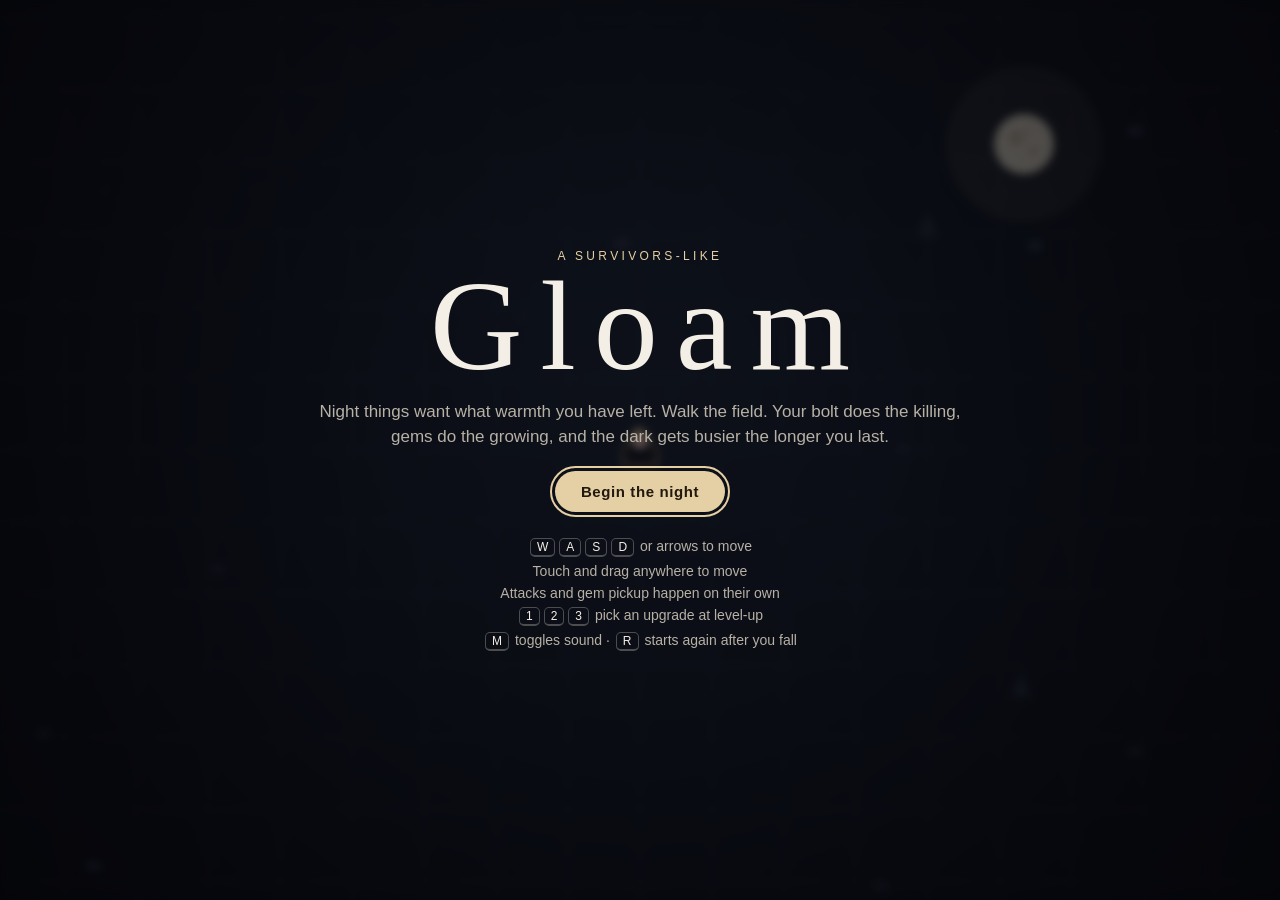
==== index.html @ de229334 "Add Gloam, a dependency-free survivors-like. A canvas game you can open from index.html: move, auto-" ====
<!DOCTYPE html>
<html lang="en">
<head>
  <meta charset="UTF-8" />
  <meta name="viewport" content="width=device-width, initial-scale=1, viewport-fit=cover" />
  <title>Gloam</title>
  <meta name="description" content="Gloam is a small survivors-like. Move, let your bolts fly, and last the night." />
  <link rel="icon" href="data:image/svg+xml,%3Csvg xmlns='http://www.w3.org/2000/svg' viewBox='0 0 32 32'%3E%3Crect fill='%2307080c' width='32' height='32'/%3E%3Ccircle fill='%23f4ecd8' cx='14' cy='16' r='8'/%3E%3Ccircle fill='%2307080c' cx='18' cy='14' r='7'/%3E%3C/svg%3E" />
  <link rel="stylesheet" href="css/style.css" />
</head>
<body>
  <div id="app">
    <canvas id="view" aria-hidden="true"></canvas>
    <div id="grain" aria-hidden="true"></div>

    <div id="hud" hidden>
      <div class="hud-top">
        <div class="level-badge">Lv <span id="hud-level">1</span></div>
        <div id="hud-timer">00:00</div>
        <div class="kills">
          <span>Kills <span id="hud-kills">0</span></span>
          <button id="mute" type="button" aria-pressed="false" aria-label="Mute sound">Sound on</button>
        </div>
      </div>
      <div class="bars">
        <div class="bar hp" id="hp-meter" role="meter" aria-label="Health" aria-valuemin="0" aria-valuemax="100" aria-valuenow="100">
          <div id="hp-fill"></div>
          <span id="hp-text">100 / 100</span>
        </div>
        <div class="bar xp" id="xp-meter" role="meter" aria-label="Experience" aria-valuemin="0" aria-valuemax="4" aria-valuenow="0">
          <div id="xp-fill"></div>
        </div>
      </div>
      <p id="hint">WASD or arrows to move. Bolts fire on their own. Curve back through the gems.</p>
    </div>

    <div id="stick" hidden><div id="knob"></div></div>

    <section id="title" class="overlay">
      <div class="panel">
        <p class="eyebrow">A survivors-like</p>
        <h1>Gloam</h1>
        <p class="lede">Night things want what warmth you have left. Walk the field. Your bolt does the killing, gems do the growing, and the dark gets busier the longer you last.</p>
        <button id="start" class="primary" type="button">Begin the night</button>
        <ul class="controls">
          <li><kbd>W</kbd><kbd>A</kbd><kbd>S</kbd><kbd>D</kbd> or arrows to move</li>
          <li>Touch and drag anywhere to move</li>
          <li>Attacks and gem pickup happen on their own</li>
          <li><kbd>1</kbd><kbd>2</kbd><kbd>3</kbd> pick an upgrade at level-up</li>
          <li><kbd>M</kbd> toggles sound · <kbd>R</kbd> starts again after you fall</li>
        </ul>
      </div>
    </section>

    <section id="levelup" class="overlay" hidden>
      <div class="panel">
        <p class="eyebrow">Level <span id="levelup-level">2</span></p>
        <h2>Choose an art</h2>
        <p class="lede">One of these is yours. The night waits.</p>
        <div id="cards" class="cards"></div>
      </div>
    </section>

    <section id="gameover" class="overlay" hidden>
      <div class="panel">
        <p class="eyebrow">The night takes you</p>
        <h2>Snuffed out</h2>
        <dl class="stats">
          <div><dt>Survived</dt><dd id="stat-time">00:00</dd></div>
          <div><dt>Level</dt><dd id="stat-level">1</dd></div>
          <div><dt>Kills</dt><dd id="stat-kills">0</dd></div>
          <div><dt>Score</dt><dd id="stat-score">0</dd></div>
        </dl>
        <p id="stat-best" class="best"></p>
        <button id="restart" class="primary" type="button">Face the night again</button>
      </div>
    </section>

    <div id="live" class="sr-only" aria-live="polite"></div>
  </div>
  <script src="js/content.js"></script>
  <script src="js/input.js"></script>
  <script src="js/audio.js"></script>
  <script src="js/game.js"></script>
  <script src="js/main.js"></script>
</body>
</html>
---- css/style.css ----
:root {
  color-scheme: dark;
  --ink: #f4efe6;
  --muted: #b7b1a6;
  --brass: #e4d0a4;
  --blood: #d6453d;
  --night: #07080c;
  --panel: rgba(12, 14, 20, 0.88);
}

* { box-sizing: border-box; }

html, body {
  margin: 0;
  height: 100%;
  background: var(--night);
  color: var(--ink);
  font-family: Inter, "Noto Sans", sans-serif;
}

body {
  overflow: hidden;
  touch-action: none;
  user-select: none;
  overscroll-behavior: none;
}

button, kbd { font-family: inherit; }

#app {
  position: fixed;
  inset: 0;
}

#view {
  display: block;
  width: 100%;
  height: 100%;
  background: #07080c;
}

#grain {
  position: absolute;
  inset: 0;
  z-index: 1;
  pointer-events: none;
  opacity: 0.22;
  mix-blend-mode: overlay;
  background-image: radial-gradient(rgba(255, 255, 255, 0.16) 0.6px, transparent 0.6px);
  background-size: 3px 3px;
}

#hud {
  position: absolute;
  z-index: 2;
  top: 0;
  left: 0;
  right: 0;
  padding: calc(14px + env(safe-area-inset-top)) 18px 48px;
  pointer-events: none;
  background: linear-gradient(to bottom, rgba(7, 8, 12, 0.82) 0%, rgba(7, 8, 12, 0.42) 68%, rgba(7, 8, 12, 0) 100%);
}

#hud[hidden],
#stick[hidden],
.overlay[hidden] {
  display: none !important;
}

.hud-top {
  display: grid;
  grid-template-columns: 1fr auto 1fr;
  align-items: center;
  gap: 12px;
  max-width: 920px;
  margin: 0 auto 8px;
}

.level-badge, .kills {
  font-size: 13px;
  letter-spacing: 0.14em;
  text-transform: uppercase;
  color: var(--brass);
}

.kills {
  justify-self: end;
  display: flex;
  align-items: center;
  gap: 10px;
}

#hud-timer {
  font-family: "JetBrains Mono", "Cascadia Mono", ui-monospace, monospace;
  font-size: 28px;
  font-weight: 500;
  letter-spacing: 0.08em;
  text-shadow: 0 2px 12px rgba(0, 0, 0, 0.45);
}

.bars {
  width: min(460px, 86vw);
  margin: 0 auto;
  display: grid;
  gap: 6px;
}

.bar {
  position: relative;
  height: 16px;
  border-radius: 999px;
  background: rgba(0, 0, 0, 0.45);
  border: 1px solid rgba(244, 239, 230, 0.18);
  overflow: hidden;
}

.bar.xp { height: 10px; }

.bar span {
  position: absolute;
  inset: 0;
  display: flex;
  align-items: center;
  justify-content: center;
  font-size: 11px;
  letter-spacing: 0.06em;
  color: white;
  text-shadow: 0 1px 2px rgba(0, 0, 0, 0.8);
}

#hp-fill, #xp-fill {
  height: 100%;
  width: 0;
  border-radius: inherit;
}

#hp-fill { background: linear-gradient(90deg, #8d1f24, #e4534a); }
#xp-fill { background: linear-gradient(90deg, #1f8f86, #8ff6e2); }

.bar.hp.low #hp-fill {
  background: linear-gradient(90deg, #a32012, #ff6a3d);
}

#hint {
  position: fixed;
  left: 0;
  right: 0;
  bottom: calc(22px + env(safe-area-inset-bottom));
  z-index: 2;
  margin: 0;
  text-align: center;
  color: var(--muted);
  font-size: 14px;
  letter-spacing: 0.02em;
  text-shadow: 0 1px 8px rgba(0, 0, 0, 0.85);
  transition: opacity 0.8s ease;
}

#hint.gone { opacity: 0; }

#mute {
  pointer-events: auto;
  background: transparent;
  color: var(--brass);
  border: 1px solid rgba(228, 208, 164, 0.4);
  border-radius: 999px;
  padding: 4px 10px;
  font-size: 11px;
  letter-spacing: 0.12em;
  text-transform: uppercase;
  cursor: pointer;
}

#mute:hover { background: rgba(228, 208, 164, 0.12); }

#stick {
  position: fixed;
  z-index: 3;
  width: 112px;
  height: 112px;
  margin-left: -56px;
  margin-top: -56px;
  border-radius: 50%;
  border: 2px solid rgba(244, 239, 230, 0.28);
  background: rgba(0, 0, 0, 0.22);
  pointer-events: none;
}

#knob {
  position: absolute;
  left: 50%;
  top: 50%;
  width: 46px;
  height: 46px;
  margin: -23px 0 0 -23px;
  border-radius: 50%;
  background: rgba(244, 239, 230, 0.38);
}

.overlay {
  position: absolute;
  inset: 0;
  z-index: 4;
  display: flex;
  align-items: center;
  justify-content: center;
  padding: 24px 16px;
  overflow: auto;
  background: rgba(5, 6, 10, 0.62);
  backdrop-filter: blur(4px);
}

.panel {
  width: min(880px, 100%);
  text-align: center;
}

.eyebrow {
  margin: 0 0 6px;
  letter-spacing: 0.28em;
  text-transform: uppercase;
  font-size: 12px;
  color: var(--brass);
}

h1, h2 {
  margin: 0;
  font-family: "Liberation Serif", Georgia, serif;
  font-weight: 500;
}

h1 {
  font-size: clamp(72px, 12vw, 128px);
  letter-spacing: 0.14em;
  text-indent: 0.14em;
  line-height: 0.9;
}

h2 {
  font-size: clamp(36px, 6vw, 56px);
  letter-spacing: 0.06em;
}

.lede {
  max-width: 42rem;
  margin: 16px auto 22px;
  color: var(--muted);
  font-size: 17px;
  line-height: 1.45;
}

button.primary {
  appearance: none;
  background: var(--brass);
  color: #21180f;
  border: 0;
  border-radius: 999px;
  padding: 12px 26px;
  font-size: 15px;
  font-weight: 600;
  letter-spacing: 0.04em;
  cursor: pointer;
}

button.primary:hover { background: #f3e6c6; }

button:focus-visible, .card:focus-visible {
  outline: 2px solid var(--brass);
  outline-offset: 3px;
}

.controls {
  list-style: none;
  padding: 0;
  margin: 26px auto 0;
  display: grid;
  gap: 6px;
  color: var(--muted);
  font-size: 14px;
}

kbd {
  display: inline-block;
  min-width: 1.3em;
  margin: 0 2px;
  padding: 1px 6px;
  border: 1px solid rgba(244, 239, 230, 0.28);
  border-bottom-width: 2px;
  border-radius: 5px;
  color: var(--ink);
  font-size: 12px;
}

.cards {
  display: flex;
  flex-wrap: wrap;
  justify-content: center;
  gap: 14px;
  margin-top: 8px;
}

.card {
  width: min(230px, 100%);
  display: flex;
  flex-direction: column;
  align-items: flex-start;
  gap: 8px;
  text-align: left;
  color: var(--ink);
  background: var(--panel);
  border: 1px solid rgba(228, 208, 164, 0.32);
  border-radius: 16px;
  padding: 16px 16px 14px;
  cursor: pointer;
  box-shadow: 0 16px 40px rgba(0, 0, 0, 0.28);
}

.card .key {
  align-self: flex-end;
  font-family: "JetBrains Mono", ui-monospace, monospace;
  font-size: 12px;
  color: var(--brass);
}

.card strong {
  font-family: "Liberation Serif", Georgia, serif;
  font-size: 26px;
  font-weight: 500;
}

.card em {
  font-style: normal;
  color: var(--muted);
  line-height: 1.35;
  min-height: 2.6em;
}

.card small {
  color: var(--brass);
  letter-spacing: 0.08em;
  text-transform: uppercase;
  font-size: 11px;
}

.card:hover {
  transform: translateY(-3px);
  border-color: var(--brass);
}

.card[data-id="might"] { border-top: 3px solid #e4534a; }
.card[data-id="haste"] { border-top: 3px solid #f0c14a; }
.card[data-id="volley"] { border-top: 3px solid #8ff6e2; }
.card[data-id="swiftness"] { border-top: 3px solid #8eb6ff; }
.card[data-id="magnetism"] { border-top: 3px solid #7d5cb0; }
.card[data-id="vitality"] { border-top: 3px solid #ef7a9a; }
.card[data-id="pierce"] { border-top: 3px solid #f4efe6; }
.card[data-id="widen"] { border-top: 3px solid #e2a23a; }
.card[data-id="thirst"] { border-top: 3px solid #d6453d; }

.stats {
  display: grid;
  grid-template-columns: repeat(4, minmax(0, 1fr));
  gap: 12px;
  margin: 22px auto;
  max-width: 640px;
}

.stats div {
  background: rgba(10, 12, 16, 0.92);
  border: 1px solid rgba(244, 239, 230, 0.08);
  border-radius: 12px;
  padding: 12px 8px;
}

.stats dt {
  color: var(--muted);
  font-size: 11px;
  letter-spacing: 0.16em;
  text-transform: uppercase;
}

.stats dd {
  margin: 6px 0 0;
  font-family: "JetBrains Mono", ui-monospace, monospace;
  font-size: 22px;
}

.best {
  color: var(--brass);
  letter-spacing: 0.06em;
  min-height: 1.2em;
}

.sr-only {
  position: absolute;
  width: 1px;
  height: 1px;
  padding: 0;
  margin: -1px;
  overflow: hidden;
  clip: rect(0, 0, 0, 0);
  border: 0;
}

@media (max-width: 720px) {
  .stats { grid-template-columns: repeat(2, minmax(0, 1fr)); }
  .card em { min-height: 0; }
  #hud-timer { font-size: 22px; }
  h1 { letter-spacing: 0.08em; text-indent: 0.08em; }
}
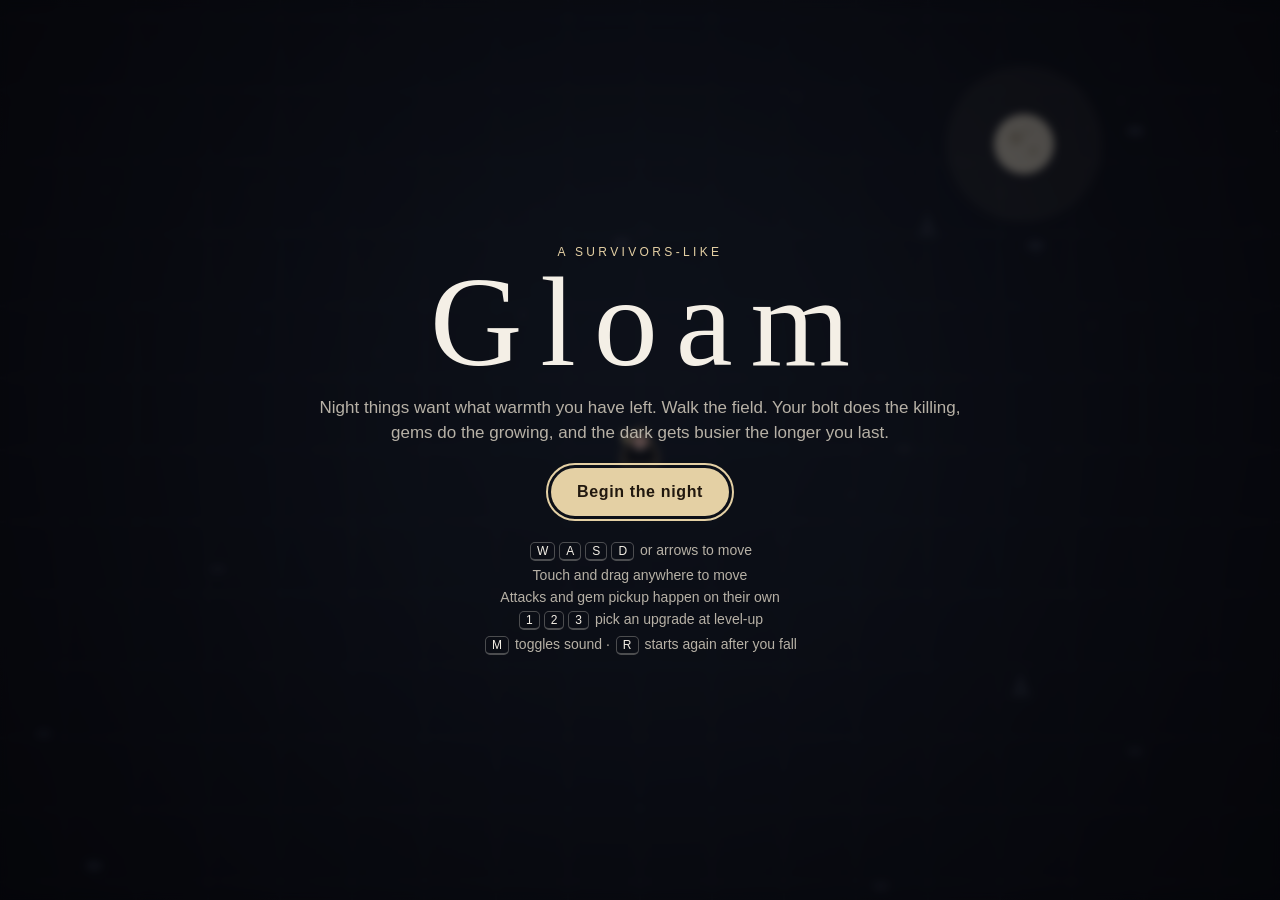
==== commit 62a3caea: "Serve Gloam on GitHub Pages and fit it to a phone. Deploy the static files from main with Actions, a" ====
--- a/index.html
+++ b/index.html
@@ -2,7 +2,8 @@
 <html lang="en">
 <head>
   <meta charset="UTF-8" />
-  <meta name="viewport" content="width=device-width, initial-scale=1, viewport-fit=cover" />
+  <meta name="viewport" content="width=device-width, initial-scale=1, maximum-scale=1, user-scalable=no, viewport-fit=cover" />
+  <meta name="theme-color" content="#07080c" />
   <title>Gloam</title>
   <meta name="description" content="Gloam is a small survivors-like. Move, let your bolts fly, and last the night." />
   <link rel="icon" href="data:image/svg+xml,%3Csvg xmlns='http://www.w3.org/2000/svg' viewBox='0 0 32 32'%3E%3Crect fill='%2307080c' width='32' height='32'/%3E%3Ccircle fill='%23f4ecd8' cx='14' cy='16' r='8'/%3E%3Ccircle fill='%2307080c' cx='18' cy='14' r='7'/%3E%3C/svg%3E" />
@@ -17,8 +18,8 @@
       <div class="hud-top">
         <div class="level-badge">Lv <span id="hud-level">1</span></div>
         <div id="hud-timer">00:00</div>
-        <div class="kills">
-          <span>Kills <span id="hud-kills">0</span></span>
+        <div class="hud-side">
+          <div class="kills">Kills <span id="hud-kills">0</span></div>
           <button id="mute" type="button" aria-pressed="false" aria-label="Mute sound">Sound on</button>
         </div>
       </div>
--- a/css/style.css
+++ b/css/style.css
@@ -12,10 +12,17 @@
 
 html, body {
   margin: 0;
+  width: 100%;
   height: 100%;
   background: var(--night);
   color: var(--ink);
   font-family: Inter, "Noto Sans", sans-serif;
+}
+
+html {
+  position: fixed;
+  overflow: hidden;
+  overscroll-behavior: none;
 }
 
 body {
@@ -23,13 +30,20 @@
   touch-action: none;
   user-select: none;
   overscroll-behavior: none;
+  -webkit-user-select: none;
+  -webkit-touch-callout: none;
 }
 
 button, kbd { font-family: inherit; }
 
 #app {
   position: fixed;
-  inset: 0;
+  top: 0;
+  left: 0;
+  width: 100%;
+  height: 100%;
+  height: 100dvh;
+  touch-action: none;
 }
 
 #view {
@@ -56,7 +70,11 @@
   top: 0;
   left: 0;
   right: 0;
-  padding: calc(14px + env(safe-area-inset-top)) 18px 48px;
+  padding:
+    calc(14px + env(safe-area-inset-top))
+    calc(12px + env(safe-area-inset-right))
+    48px
+    calc(12px + env(safe-area-inset-left));
   pointer-events: none;
   background: linear-gradient(to bottom, rgba(7, 8, 12, 0.82) 0%, rgba(7, 8, 12, 0.42) 68%, rgba(7, 8, 12, 0) 100%);
 }
@@ -69,11 +87,19 @@
 
 .hud-top {
   display: grid;
-  grid-template-columns: 1fr auto 1fr;
+  grid-template-columns: auto minmax(0, 1fr) auto;
   align-items: center;
-  gap: 12px;
+  gap: 10px;
   max-width: 920px;
   margin: 0 auto 8px;
+}
+
+.hud-side {
+  display: flex;
+  align-items: center;
+  justify-content: flex-end;
+  gap: 8px;
+  min-width: 0;
 }
 
 .level-badge, .kills {
@@ -84,18 +110,17 @@
 }
 
 .kills {
-  justify-self: end;
-  display: flex;
-  align-items: center;
-  gap: 10px;
+  white-space: nowrap;
 }
 
 #hud-timer {
+  justify-self: center;
   font-family: "JetBrains Mono", "Cascadia Mono", ui-monospace, monospace;
   font-size: 28px;
   font-weight: 500;
   letter-spacing: 0.08em;
   text-shadow: 0 2px 12px rgba(0, 0, 0, 0.45);
+  white-space: nowrap;
 }
 
 .bars {
@@ -145,9 +170,10 @@
   position: fixed;
   left: 0;
   right: 0;
-  bottom: calc(22px + env(safe-area-inset-bottom));
+  bottom: calc(18px + env(safe-area-inset-bottom));
   z-index: 2;
   margin: 0;
+  padding: 0 calc(16px + env(safe-area-inset-right)) 0 calc(16px + env(safe-area-inset-left));
   text-align: center;
   color: var(--muted);
   font-size: 14px;
@@ -160,12 +186,15 @@
 
 #mute {
   pointer-events: auto;
+  touch-action: manipulation;
   background: transparent;
   color: var(--brass);
   border: 1px solid rgba(228, 208, 164, 0.4);
   border-radius: 999px;
-  padding: 4px 10px;
+  min-height: 44px;
+  padding: 8px 12px;
   font-size: 11px;
+  white-space: nowrap;
   letter-spacing: 0.12em;
   text-transform: uppercase;
   cursor: pointer;
@@ -204,8 +233,15 @@
   display: flex;
   align-items: center;
   justify-content: center;
-  padding: 24px 16px;
+  padding:
+    calc(24px + env(safe-area-inset-top))
+    calc(16px + env(safe-area-inset-right))
+    calc(24px + env(safe-area-inset-bottom))
+    calc(16px + env(safe-area-inset-left));
   overflow: auto;
+  overscroll-behavior: contain;
+  -webkit-overflow-scrolling: touch;
+  touch-action: pan-y;
   background: rgba(5, 6, 10, 0.62);
   backdrop-filter: blur(4px);
 }
@@ -251,12 +287,14 @@
 
 button.primary {
   appearance: none;
+  touch-action: manipulation;
   background: var(--brass);
   color: #21180f;
   border: 0;
   border-radius: 999px;
+  min-height: 48px;
   padding: 12px 26px;
-  font-size: 15px;
+  font-size: 16px;
   font-weight: 600;
   letter-spacing: 0.04em;
   cursor: pointer;
@@ -310,8 +348,10 @@
   background: var(--panel);
   border: 1px solid rgba(228, 208, 164, 0.32);
   border-radius: 16px;
+  min-height: 48px;
   padding: 16px 16px 14px;
   cursor: pointer;
+  touch-action: manipulation;
   box-shadow: 0 16px 40px rgba(0, 0, 0, 0.28);
 }
 
@@ -342,9 +382,11 @@
   font-size: 11px;
 }
 
-.card:hover {
-  transform: translateY(-3px);
-  border-color: var(--brass);
+@media (hover: hover) and (pointer: fine) {
+  .card:hover {
+    transform: translateY(-3px);
+    border-color: var(--brass);
+  }
 }
 
 .card[data-id="might"] { border-top: 3px solid #e4534a; }
@@ -405,6 +447,30 @@
 @media (max-width: 720px) {
   .stats { grid-template-columns: repeat(2, minmax(0, 1fr)); }
   .card em { min-height: 0; }
-  #hud-timer { font-size: 22px; }
-  h1 { letter-spacing: 0.08em; text-indent: 0.08em; }
-}
+  .card strong { font-size: 22px; }
+  .hud-top { gap: 6px; }
+  .level-badge, .kills { font-size: 11px; letter-spacing: 0.06em; }
+  #hud-timer { font-size: clamp(18px, 6vw, 24px); }
+  #hint { font-size: 13px; }
+  h1 { font-size: clamp(56px, 18vw, 88px); letter-spacing: 0.08em; text-indent: 0.08em; }
+  h2 { font-size: clamp(32px, 8vw, 48px); }
+  .lede { font-size: 15px; margin: 12px auto 16px; }
+  .controls { font-size: 13px; margin-top: 16px; }
+  .stats dd { font-size: 18px; }
+}
+
+@media (max-height: 640px) {
+  #levelup .lede { margin: 6px auto 8px; font-size: 14px; }
+  #levelup h2 { font-size: 28px; }
+  #levelup .card { padding: 10px 12px; gap: 4px; }
+  #levelup .card strong { font-size: 20px; }
+}
+
+@media (max-height: 520px) {
+  .overlay { align-items: flex-start; }
+  h1 { font-size: 48px; }
+  h2 { font-size: 30px; }
+  .lede { margin: 8px auto; }
+  .controls { margin-top: 10px; }
+  .stats { margin: 12px auto; }
+}
